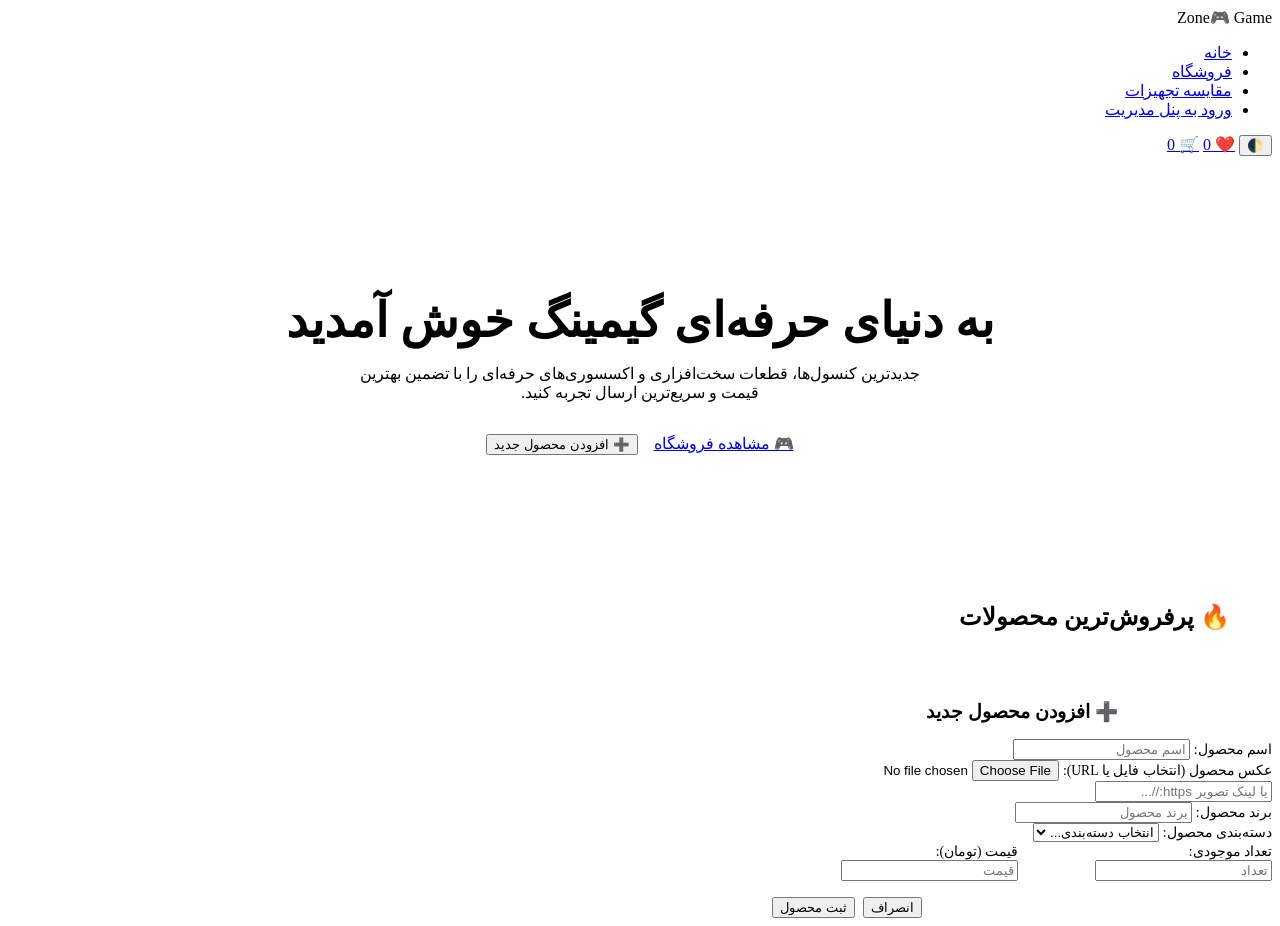
==== index.html @ 51417a87 "Add files via upload" ====
<!DOCTYPE html>
<html lang="fa" dir="rtl">

<head>
    <meta charset="UTF-8">
    <meta name="viewport" content="width=device-width, initial-scale=1.0">
    <title>GameZone | فروشگاه تخصصی تجهیزات گیمینگ</title>
    <link rel="stylesheet" href="css/style.css">
    <link rel="stylesheet" href="css/responsive.css">
</head>

<body>

    <!-- Header -->
    <header class="header">
        <div class="nav-container">
            <div class="logo"><span>Zone</span>🎮 Game</div>
            <ul class="nav-links">
                <li><a href="index.html" class="active">خانه</a></li>
                <li><a href="shop.html">فروشگاه</a></li>
                <li><a href="compare.html">مقایسه تجهیزات</a></li>
                <li><a href="#" onclick="openAdminPanel(event)">ورود به پنل مدیریت</a></li>
            </ul>
            <div class="nav-actions">
                <button id="theme-toggle" class="icon-btn">🌓</button>
                <a href="wishlist.html" class="icon-btn">❤️ <span id="wishlist-badge" class="badge">0</span></a>
                <a href="cart.html" class="icon-btn">🛒 <span id="cart-badge" class="badge">0</span></a>
            </div>
        </div>
    </header>

    <!-- Hero Section -->
    <section class="hero-section glass-panel"
        style="margin: 2rem auto; max-width: 1300px; padding: 4rem 2rem; text-align: center;">
        <h1 class="hero-title" style="font-size: 3rem; margin-bottom: 1rem;">به دنیای حرفه‌ای <span
                style="color: var(--accent-neon);">گیمینگ</span> خوش آمدید</h1>
        <p style="color: var(--text-muted); max-width: 600px; margin: 0 auto 2rem;">جدیدترین کنسول‌ها، قطعات سخت‌افزاری
            و اکسسوری‌های حرفه‌ای را با تضمین بهترین قیمت و سریع‌ترین ارسال تجربه کنید.</p>
        <div style="display: flex; gap: 1rem; justify-content: center; flex-wrap: wrap;">
            <a href="shop.html" class="btn btn-primary">🎮 مشاهده فروشگاه</a>
            <button onclick="openAddProductModal()" class="btn btn-outline">➕ افزودن محصول جدید</button>
        </div>
    </section>

    <!-- Best Sellers -->
    <main style="max-width: 1300px; margin: 0 auto; padding: 2rem;">
        <h2 style="border-right: 4px solid var(--accent-neon); padding-right: 10px;">🔥 پرفروش‌ترین محصولات</h2>
        <div id="bestsellers-grid" class="product-grid"></div>
    </main>

    <!-- Modal افزودن محصول جدید -->
    <div id="add-product-modal" class="modal-overlay">
        <div class="modal-box" style="max-width: 500px;">
            <h3 style="color: var(--accent-neon); margin-bottom: 1rem; text-align: center;">➕ افزودن محصول جدید</h3>
            <form id="quick-add-form" onsubmit="handleQuickAddProduct(event)" novalidate>
                <div>
                    <label style="font-size: 0.85rem;">اسم محصول:</label>
                    <input type="text" id="add-p-name" class="modal-input" placeholder="اسم محصول">
                </div>
                <div>
                    <label style="font-size: 0.85rem;">عکس محصول (انتخاب فایل یا URL):</label>
                    <input type="file" id="add-p-file" accept="image/*" class="modal-input"
                        onchange="convertImageToBase64(this)">
                    <input type="url" id="add-p-image" class="modal-input" style="margin-top:0;"
                        placeholder="یا لینک تصویر https://...">
                </div>
                <div>
                    <label style="font-size: 0.85rem;">برند محصول:</label>
                    <input type="text" id="add-p-brand" class="modal-input" placeholder="برند محصول">
                </div>
                <div>
                    <label style="font-size: 0.85rem;">دسته‌بندی محصول:</label>
                    <select id="add-p-category" class="modal-input">
                        <option value="">انتخاب دسته‌بندی...</option>
                    </select>
                </div>
                <div style="display: grid; grid-template-columns: 1fr 1fr; gap: 0.5rem;">
                    <div>
                        <label style="font-size: 0.85rem;">تعداد موجودی:</label>
                        <input type="number" id="add-p-stock" class="modal-input" placeholder="تعداد">
                    </div>
                    <div>
                        <label style="font-size: 0.85rem;">قیمت (تومان):</label>
                        <input type="number" id="add-p-price" class="modal-input" placeholder="قیمت">
                    </div>
                </div>
                <div style="display: flex; gap: 0.5rem; justify-content: flex-end; margin-top: 1rem;">
                    <button type="button" onclick="closeAddProductModal()" class="btn btn-outline">انصراف</button>
                    <button type="submit" class="btn btn-primary">ثبت محصول</button>
                </div>
            </form>
        </div>
    </div>

    <script src="js/data.js"></script>
    <script src="js/app.js"></script>
    <script>
        let uploadedImageBase64 = "";

        function loadCategoriesIntoSelect() {
            const categories = JSON.parse(localStorage.getItem('gz_categories')) || [];
            const select = document.getElementById('add-p-category');
            select.innerHTML = '<option value="">انتخاب دسته‌بندی...</option>' +
                categories.map(c => `<option value="${c}">${c}</option>`).join('');
        }

        function openAddProductModal() {
            loadCategoriesIntoSelect();
            document.getElementById('add-product-modal').classList.add('active');
        }

        function closeAddProductModal() {
            document.getElementById('add-product-modal').classList.remove('active');
            uploadedImageBase64 = "";
        }

        function convertImageToBase64(input) {
            if (input.files && input.files[0]) {
                const reader = new FileReader();
                reader.onload = function (e) {
                    uploadedImageBase64 = e.target.result;
                };
                reader.readAsDataURL(input.files[0]);
            }
        }

        function handleQuickAddProduct(e) {
            e.preventDefault();
            const name = document.getElementById('add-p-name').value.trim();
            const imageUrl = uploadedImageBase64 || document.getElementById('add-p-image').value.trim();
            const brand = document.getElementById('add-p-brand').value.trim();
            const category = document.getElementById('add-p-category').value;
            const stock = document.getElementById('add-p-stock').value.trim();
            const price = document.getElementById('add-p-price').value.trim();

            // بررسی کامل خالی نبودن تمام فیلدها
            if (!name || !imageUrl || !brand || !category || !stock || !price) {
                app.showToast('فیلد خالی نذارید', 'error');
                return;
            }

            const products = JSON.parse(localStorage.getItem('gz_products')) || [];
            const newProduct = {
                id: Date.now(),
                name,
                category,
                brand,
                platform: "متنوع",
                price: parseFloat(price),
                discount: 0,
                stock: parseInt(stock),
                rating: 5.0,
                image: imageUrl,
                description: "محصول جدید",
                specifications: {},
                featured: true,
                bestseller: true,
                newest: true
            };

            products.unshift(newProduct);
            localStorage.setItem('gz_products', JSON.stringify(products));
            app.showToast('محصول جدید با موفقیت اضافه شد.');
            closeAddProductModal();
            location.reload();
        }

        document.addEventListener("DOMContentLoaded", () => {
            const products = JSON.parse(localStorage.getItem('gz_products')) || [];
            const bestSellers = products.filter(p => p.bestseller).slice(0, 6);
            const container = document.getElementById('bestsellers-grid');

            container.innerHTML = bestSellers.map(p => {
                const isFav = app.wishlist.includes(p.id);
                return `
          <div class="product-card">
            <img src="${p.image}" alt="${p.name}" class="product-img">
            <h3 class="product-title">${p.name}</h3>
            <p style="font-size: 0.85rem; color: var(--text-muted);">${p.brand} | ${p.category}</p>
            <div class="price-box">
              <span class="current-price">${app.formatPrice(p.price * (1 - p.discount / 100))}</span>
              ${p.discount > 0 ? `<span class="old-price">${app.formatPrice(p.price)}</span>` : ''}
            </div>
            <div style="display: flex; gap: 0.5rem; margin-top: 1rem;">
              <button onclick="app.addToCart(${p.id})" class="btn btn-primary" style="flex: 1; justify-content: center;">افزودن به سبد خرید</button>
              <button onclick="app.toggleWishlist(${p.id}, this)" class="wishlist-btn ${isFav ? 'active' : ''}">${isFav ? '❤️' : '🤍'}</button>
            </div>
          </div>
        `;
            }).join('');
        });
    </script>
</body>

</html>
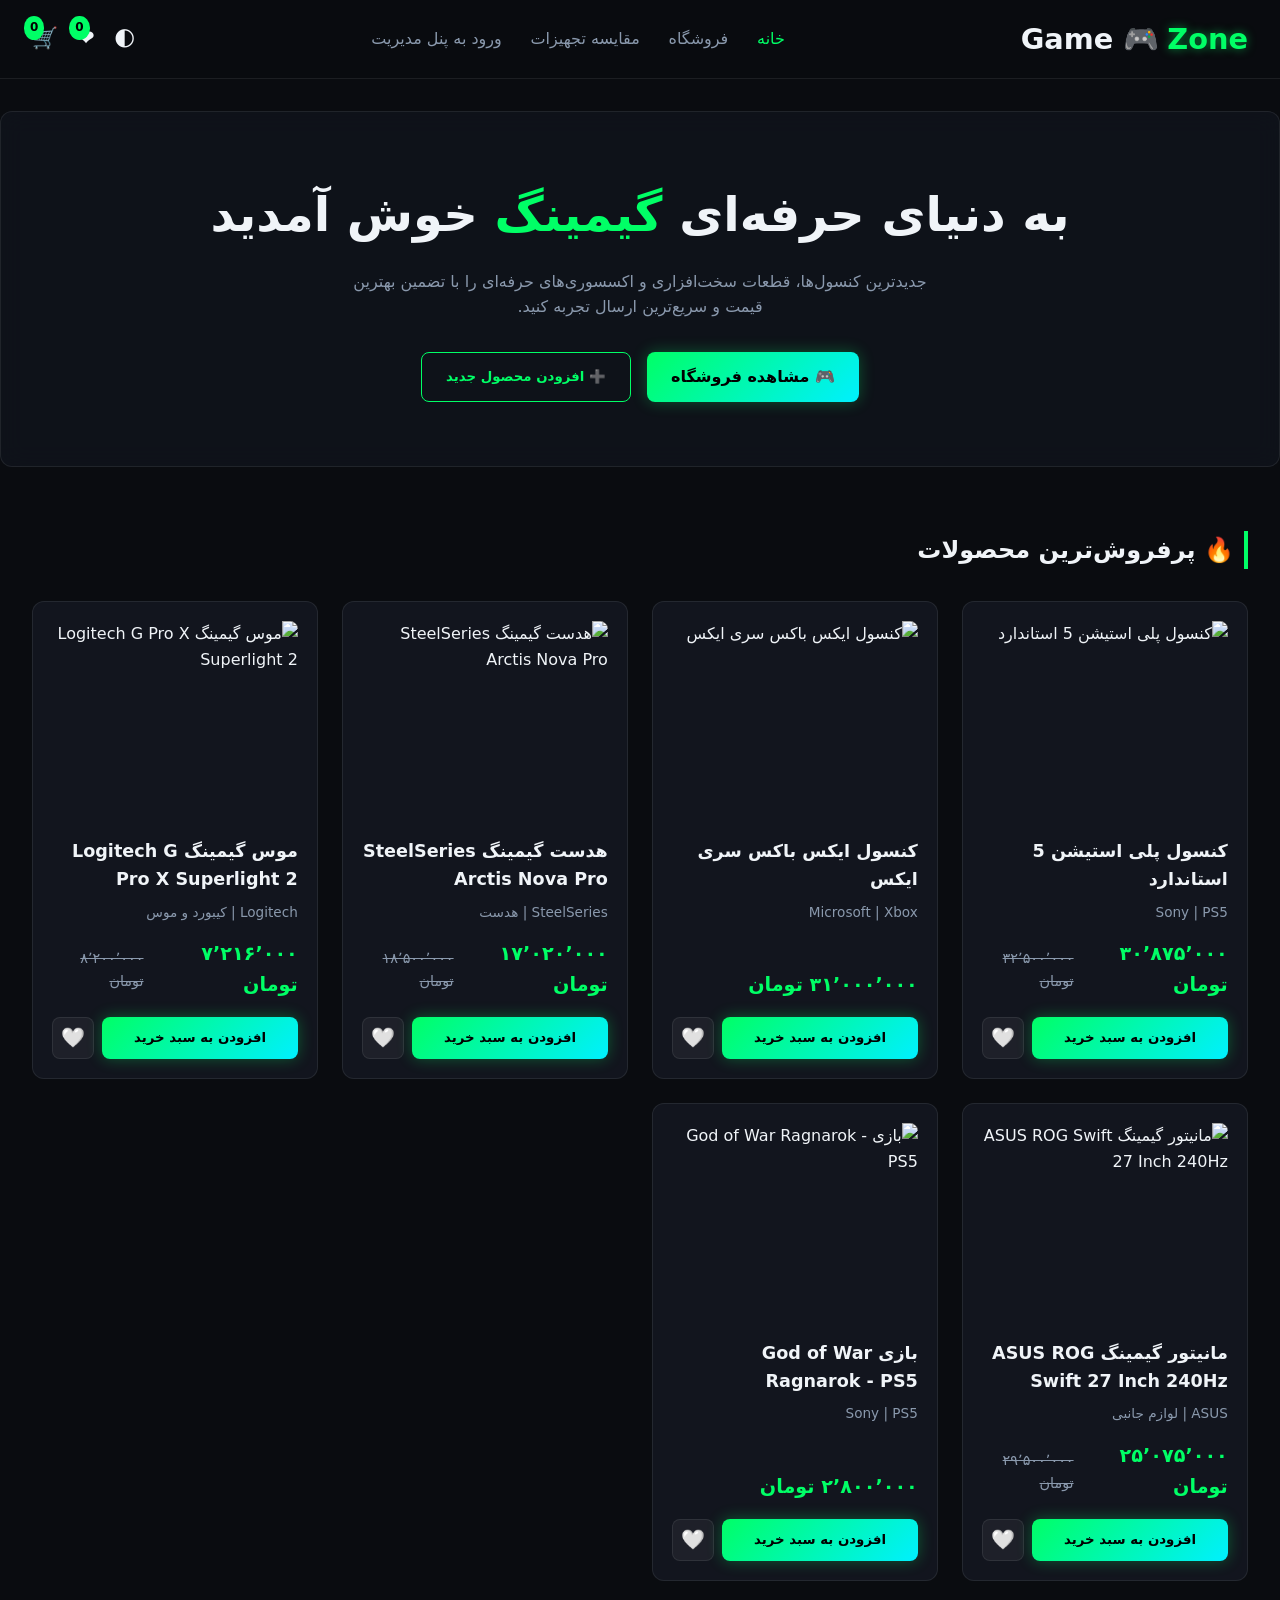
==== commit bf537efd: "Update index.html" ====
--- a/index.html
+++ b/index.html
@@ -5,8 +5,8 @@
     <meta charset="UTF-8">
     <meta name="viewport" content="width=device-width, initial-scale=1.0">
     <title>GameZone | فروشگاه تخصصی تجهیزات گیمینگ</title>
-    <link rel="stylesheet" href="css/style.css">
-    <link rel="stylesheet" href="css/responsive.css">
+    <link rel="stylesheet" href="style.css">
+    <link rel="stylesheet" href="responsive.css">
 </head>
 
 <body>
@@ -92,8 +92,8 @@
         </div>
     </div>
 
-    <script src="js/data.js"></script>
-    <script src="js/app.js"></script>
+    <script src="data.js"></script>
+    <script src="app.js"></script>
     <script>
         let uploadedImageBase64 = "";
 
@@ -192,4 +192,4 @@
     </script>
 </body>
 
-</html>+</html>
--- a/style.css
+++ b/style.css
@@ -0,0 +1,355 @@
+/* css/style.css */
+:root {
+    --bg-primary: #0a0c10;
+    --bg-secondary: #121620;
+    --bg-card: rgba(22, 27, 38, 0.7);
+    --accent-neon: #00ff66;
+    --accent-cyan: #00f0ff;
+    --accent-purple: #7000ff;
+    --accent-danger: #ff0055;
+    --text-main: #f0f4f8;
+    --text-muted: #8a99ad;
+    --border-color: rgba(255, 255, 255, 0.08);
+    --glass-bg: rgba(18, 22, 32, 0.65);
+    --glass-border: rgba(0, 255, 102, 0.15);
+    --radius: 12px;
+    --transition: all 0.3s cubic-bezier(0.4, 0, 0.2, 1);
+    --font-main: 'Vazirmatn', system-ui, -apple-system, sans-serif;
+}
+
+[data-theme="light"] {
+    --bg-primary: #f0f2f5;
+    --bg-secondary: #ffffff;
+    --bg-card: rgba(255, 255, 255, 0.85);
+    --text-main: #0a0c10;
+    --text-muted: #5a6578;
+    --border-color: rgba(0, 0, 0, 0.08);
+    --glass-bg: rgba(255, 255, 255, 0.75);
+    --glass-border: rgba(112, 0, 255, 0.2);
+}
+
+* {
+    margin: 0;
+    padding: 0;
+    box-sizing: border-box;
+    font-family: var(--font-main);
+}
+
+body {
+    background-color: var(--bg-primary);
+    color: var(--text-main);
+    direction: rtl;
+    min-height: 100vh;
+    overflow-x: hidden;
+    line-height: 1.6;
+}
+
+/* Glassmorphic Components */
+.glass-panel {
+    background: var(--glass-bg);
+    backdrop-filter: blur(12px);
+    -webkit-backdrop-filter: blur(12px);
+    border: 1px solid var(--border-color);
+    border-radius: var(--radius);
+}
+
+/* Header & Navigation */
+.header {
+    position: sticky;
+    top: 0;
+    z-index: 1000;
+    background: rgba(10, 12, 16, 0.85);
+    backdrop-filter: blur(16px);
+    border-bottom: 1px solid var(--border-color);
+    padding: 1rem 2rem;
+}
+
+.nav-container {
+    max-width: 1300px;
+    margin: 0 auto;
+    display: flex;
+    align-items: center;
+    justify-content: space-between;
+}
+
+.logo {
+    font-size: 1.8rem;
+    font-weight: 900;
+    color: var(--text-main);
+    display: flex;
+    align-items: center;
+    gap: 0.5rem;
+    cursor: default;
+    user-select: none;
+}
+
+.logo span {
+    color: var(--accent-neon);
+    text-shadow: 0 0 10px rgba(0, 255, 102, 0.5);
+}
+
+.nav-links {
+    display: flex;
+    gap: 1.8rem;
+    list-style: none;
+}
+
+.nav-links a {
+    color: var(--text-muted);
+    text-decoration: none;
+    font-weight: 500;
+    transition: var(--transition);
+    cursor: pointer;
+}
+
+.nav-links a:hover,
+.nav-links a.active {
+    color: var(--accent-neon);
+}
+
+.nav-actions {
+    display: flex;
+    align-items: center;
+    gap: 1.2rem;
+}
+
+.icon-btn {
+    background: transparent;
+    border: none;
+    color: var(--text-main);
+    font-size: 1.3rem;
+    cursor: pointer;
+    position: relative;
+    transition: var(--transition);
+    text-decoration: none;
+}
+
+.icon-btn:hover {
+    color: var(--accent-neon);
+    transform: translateY(-2px);
+}
+
+.badge {
+    position: absolute;
+    top: -6px;
+    left: -8px;
+    background: var(--accent-neon);
+    color: #000;
+    font-size: 0.75rem;
+    font-weight: 800;
+    padding: 2px 6px;
+    border-radius: 50%;
+}
+
+/* Buttons */
+.btn {
+    padding: 0.75rem 1.5rem;
+    border-radius: 8px;
+    border: none;
+    font-weight: 700;
+    cursor: pointer;
+    transition: var(--transition);
+    display: inline-flex;
+    align-items: center;
+    gap: 0.5rem;
+    text-decoration: none;
+}
+
+.btn-primary {
+    background: linear-gradient(135deg, var(--accent-neon), var(--accent-cyan));
+    color: #000;
+    box-shadow: 0 0 15px rgba(0, 255, 102, 0.3);
+}
+
+.btn-primary:hover {
+    box-shadow: 0 0 25px rgba(0, 255, 102, 0.6);
+    transform: translateY(-2px);
+}
+
+.btn-outline {
+    background: transparent;
+    border: 1px solid var(--accent-neon);
+    color: var(--accent-neon);
+}
+
+.btn-outline:hover {
+    background: var(--accent-neon);
+    color: #000;
+}
+
+/* Wishlist Icon Button */
+.wishlist-btn {
+    background: rgba(255, 255, 255, 0.05);
+    border: 1px solid var(--border-color);
+    border-radius: 8px;
+    width: 42px;
+    height: 42px;
+    display: flex;
+    align-items: center;
+    justify-content: center;
+    font-size: 1.2rem;
+    cursor: pointer;
+    transition: var(--transition);
+}
+
+.wishlist-btn:hover {
+    transform: scale(1.1);
+    border-color: var(--accent-danger);
+}
+
+.wishlist-btn.active {
+    border-color: var(--accent-danger);
+    background: rgba(255, 0, 85, 0.1);
+}
+
+/* Product Cards Grid */
+.product-grid {
+    display: grid;
+    grid-template-columns: repeat(auto-fill, minmax(260px, 1fr));
+    gap: 1.5rem;
+    margin-top: 2rem;
+}
+
+.product-card {
+    background: var(--bg-card);
+    border: 1px solid var(--border-color);
+    border-radius: var(--radius);
+    padding: 1.2rem;
+    transition: var(--transition);
+    position: relative;
+    display: flex;
+    flex-direction: column;
+}
+
+.product-card:hover {
+    border-color: var(--glass-border);
+    transform: translateY(-6px);
+    box-shadow: 0 10px 30px rgba(0, 0, 0, 0.5), 0 0 15px rgba(0, 255, 102, 0.1);
+}
+
+.product-img {
+    width: 100%;
+    height: 200px;
+    object-fit: contain;
+    margin-bottom: 1rem;
+    border-radius: 8px;
+}
+
+.product-title {
+    font-size: 1.1rem;
+    margin-bottom: 0.5rem;
+    color: var(--text-main);
+}
+
+.price-box {
+    display: flex;
+    align-items: center;
+    gap: 0.8rem;
+    margin-top: auto;
+    padding-top: 1rem;
+}
+
+.current-price {
+    font-weight: 800;
+    font-size: 1.2rem;
+    color: var(--accent-neon);
+}
+
+.old-price {
+    text-decoration: line-through;
+    color: var(--text-muted);
+    font-size: 0.9rem;
+}
+
+/* Modal Overlay Styling */
+.modal-overlay {
+    position: fixed;
+    top: 0;
+    left: 0;
+    right: 0;
+    bottom: 0;
+    background: rgba(0, 0, 0, 0.85);
+    backdrop-filter: blur(8px);
+    display: flex;
+    align-items: center;
+    justify-content: center;
+    z-index: 9999;
+    opacity: 0;
+    pointer-events: none;
+    transition: opacity 0.3s ease;
+}
+
+.modal-overlay.active {
+    opacity: 1;
+    pointer-events: all;
+}
+
+.modal-box {
+    background: var(--bg-secondary);
+    border: 1px solid var(--accent-neon);
+    box-shadow: 0 0 30px rgba(0, 255, 102, 0.2);
+    border-radius: var(--radius);
+    padding: 2rem;
+    width: 90%;
+    max-width: 450px;
+    transform: translateY(-20px);
+    transition: transform 0.3s ease;
+}
+
+.modal-overlay.active .modal-box {
+    transform: translateY(0);
+}
+
+.modal-input {
+    width: 100%;
+    padding: 0.8rem;
+    margin: 1rem 0;
+    border-radius: 8px;
+    border: 1px solid var(--border-color);
+    background: var(--bg-primary);
+    color: var(--text-main);
+    font-size: 1rem;
+    outline: none;
+}
+
+.modal-input:focus {
+    border-color: var(--accent-neon);
+    box-shadow: 0 0 10px rgba(0, 255, 102, 0.3);
+}
+
+/* Toast Notifications */
+#toast-container {
+    position: fixed;
+    bottom: 20px;
+    left: 20px;
+    z-index: 10000;
+    display: flex;
+    flex-direction: column;
+    gap: 10px;
+}
+
+.toast {
+    background: var(--bg-secondary);
+    color: var(--text-main);
+    border-right: 4px solid var(--accent-neon);
+    padding: 12px 20px;
+    border-radius: 6px;
+    box-shadow: 0 5px 20px rgba(0, 0, 0, 0.4);
+    animation: slideIn 0.3s ease;
+}
+
+.toast.error {
+    border-right-color: var(--accent-danger);
+}
+
+@keyframes slideIn {
+    from {
+        transform: translateX(-100%);
+        opacity: 0;
+    }
+
+    to {
+        transform: translateX(0);
+        opacity: 1;
+    }
+}
--- a/responsive.css
+++ b/responsive.css
@@ -0,0 +1,33 @@
+/* css/responsive.css */
+@media (max-width: 992px) {
+    .nav-links {
+        position: fixed;
+        top: 70px;
+        right: -100%;
+        width: 280px;
+        height: calc(100vh - 70px);
+        background: var(--bg-secondary);
+        flex-direction: column;
+        padding: 2rem;
+        transition: var(--transition);
+        border-left: 1px solid var(--border-color);
+    }
+
+    .nav-links.active {
+        right: 0;
+    }
+
+    .hamburger {
+        display: block !important;
+    }
+}
+
+@media (max-width: 576px) {
+    .product-grid {
+        grid-template-columns: 1fr;
+    }
+
+    .hero-title {
+        font-size: 2rem;
+    }
+}
